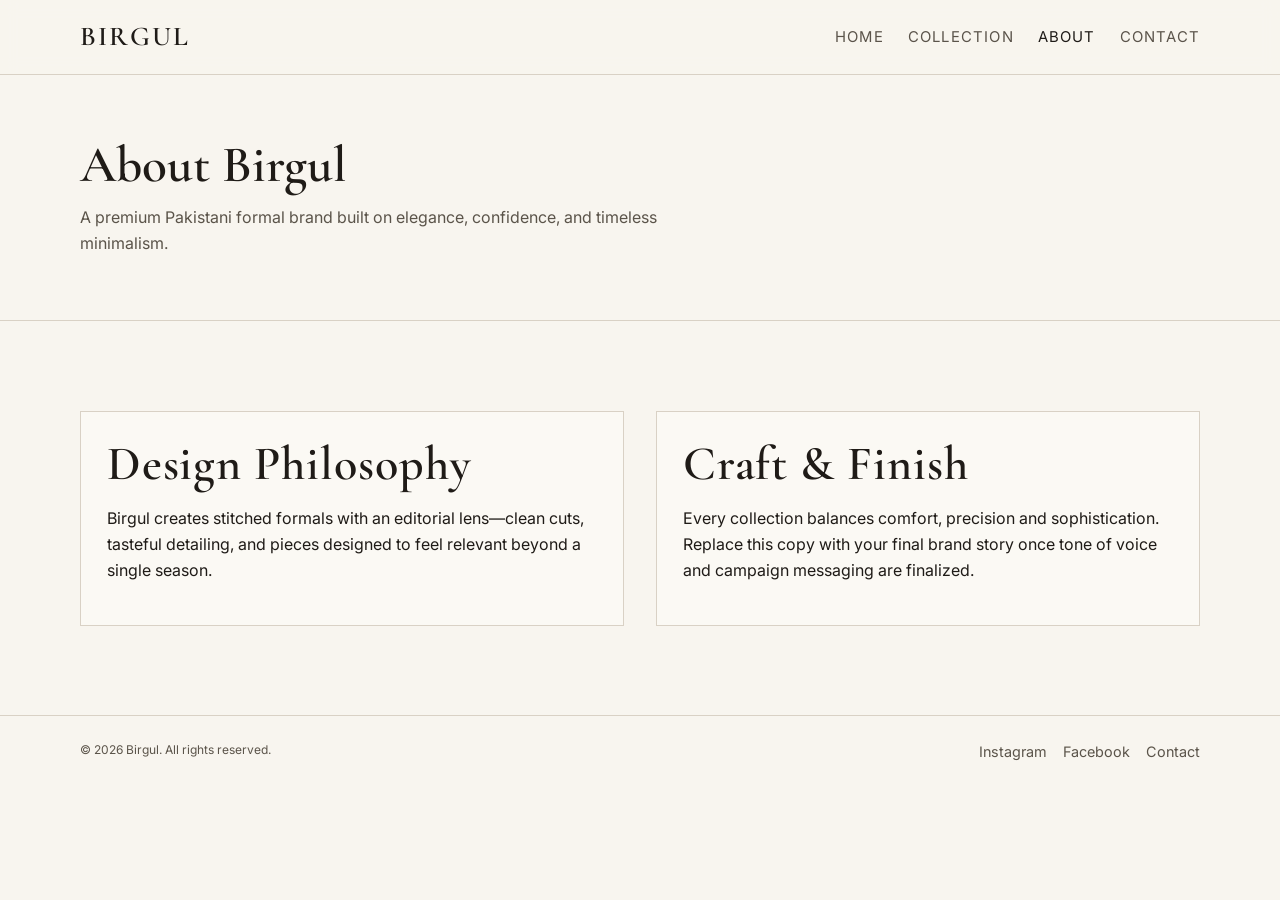
==== about.html @ 2096d623 "Build initial Birgul static website Co-authored-by: NaafayAwan <230195883+NaafayAwan@users.noreply.g" ====
<!doctype html>
<html lang="en">
  <head>
    <meta charset="UTF-8">
    <meta name="viewport" content="width=device-width, initial-scale=1.0">
    <title>About Birgul</title>
    <meta name="description" content="Discover the story and design philosophy behind Birgul.">
    <meta property="og:title" content="About Birgul">
    <meta property="og:description" content="Minimal, premium and elegant stitched formal wear by Birgul.">
    <meta property="og:type" content="website">
    <link rel="preconnect" href="https://fonts.googleapis.com">
    <link rel="preconnect" href="https://fonts.gstatic.com" crossorigin>
    <link href="https://fonts.googleapis.com/css2?family=Cormorant+Garamond:wght@500;600;700&family=Inter:wght@400;500;600&display=swap" rel="stylesheet">
    <link rel="stylesheet" href="assets/css/styles.css">
  </head>
  <body>
    <a class="skip-link" href="#main-content">Skip to content</a>
    <header class="site-header">
      <div class="container nav-wrap">
        <a class="brand" href="index.html" aria-label="Birgul home">Birgul</a>
        <button class="nav-toggle" type="button" data-nav-toggle aria-label="Toggle navigation" aria-expanded="false">☰</button>
        <nav class="main-nav" aria-label="Primary">
          <ul>
            <li><a href="index.html">Home</a></li>
            <li><a href="collection.html">Collection</a></li>
            <li><a class="active" href="about.html">About</a></li>
            <li><a href="contact.html">Contact</a></li>
          </ul>
        </nav>
      </div>
    </header>

    <main id="main-content">
      <section class="page-hero">
        <div class="container">
          <h1>About Birgul</h1>
          <p>A premium Pakistani formal brand built on elegance, confidence, and timeless minimalism.</p>
        </div>
      </section>

      <section class="section">
        <div class="container split">
          <article class="card fade-in">
            <h2 class="section-title">Design Philosophy</h2>
            <p>
              Birgul creates stitched formals with an editorial lens—clean cuts, tasteful detailing,
              and pieces designed to feel relevant beyond a single season.
            </p>
          </article>
          <article class="card fade-in">
            <h2 class="section-title">Craft & Finish</h2>
            <p>
              Every collection balances comfort, precision and sophistication. Replace this copy with your final brand story
              once tone of voice and campaign messaging are finalized.
            </p>
          </article>
        </div>
      </section>
    </main>

    <footer class="site-footer">
      <div class="container footer-inner">
        <small>© <span data-year></span> Birgul. All rights reserved.</small>
        <div class="footer-links">
          <a href="https://www.instagram.com" target="_blank" rel="noopener noreferrer">Instagram</a>
          <a href="https://www.facebook.com" target="_blank" rel="noopener noreferrer">Facebook</a>
          <a href="contact.html">Contact</a>
        </div>
      </div>
    </footer>

    <script src="assets/js/config.js"></script>
    <script src="assets/js/products.js"></script>
    <script src="assets/js/ui.js"></script>
    <script src="assets/js/main.js"></script>
  </body>
</html>
---- assets/css/styles.css ----
:root {
  --bg: #f8f5ef;
  --surface: #f0ebe1;
  --text: #1f1b17;
  --muted: #5b544a;
  --accent: #8f765a;
  --border: #d9d1c5;
  --container: min(1120px, 92vw);
  --serif: 'Cormorant Garamond', Georgia, 'Times New Roman', serif;
  --sans: 'Inter', 'Helvetica Neue', Arial, sans-serif;
}

* { box-sizing: border-box; }
html { scroll-behavior: smooth; }
body {
  margin: 0;
  background: var(--bg);
  color: var(--text);
  font-family: var(--sans);
  line-height: 1.6;
}
img { max-width: 100%; display: block; }
a { color: inherit; text-decoration: none; }
.container { width: var(--container); margin: 0 auto; }
.section { padding: clamp(3rem, 7vw, 6rem) 0; }
.section-title {
  margin: 0 0 0.8rem;
  font: 600 clamp(1.9rem, 4vw, 3rem)/1.1 var(--serif);
  letter-spacing: 0.02em;
}
.section-intro { margin: 0; color: var(--muted); max-width: 60ch; }

.skip-link {
  position: absolute;
  left: -999px;
  top: 0;
  background: var(--text);
  color: #fff;
  padding: 0.6rem 1rem;
  z-index: 20;
}
.skip-link:focus { left: 0.8rem; top: 0.8rem; }

.site-header {
  position: sticky;
  top: 0;
  z-index: 10;
  background: rgba(248, 245, 239, 0.94);
  backdrop-filter: blur(8px);
  border-bottom: 1px solid var(--border);
}
.nav-wrap {
  display: flex;
  align-items: center;
  justify-content: space-between;
  min-height: 4.6rem;
}
.brand {
  font: 600 1.7rem/1 var(--serif);
  letter-spacing: 0.08em;
  text-transform: uppercase;
}
.nav-toggle {
  display: none;
  border: 0;
  background: transparent;
  color: var(--text);
  font-size: 1.6rem;
  padding: 0.2rem;
}
.main-nav ul {
  list-style: none;
  display: flex;
  gap: 1.5rem;
  margin: 0;
  padding: 0;
  align-items: center;
}
.main-nav a {
  font-size: 0.93rem;
  letter-spacing: 0.08em;
  text-transform: uppercase;
  color: var(--muted);
  transition: color 180ms ease;
}
.main-nav a:hover,
.main-nav a:focus-visible,
.main-nav a.active { color: var(--text); }

.btn {
  display: inline-flex;
  align-items: center;
  justify-content: center;
  gap: 0.5rem;
  border: 1px solid transparent;
  padding: 0.8rem 1.35rem;
  font-size: 0.86rem;
  letter-spacing: 0.08em;
  text-transform: uppercase;
  cursor: pointer;
  transition: transform 180ms ease, opacity 180ms ease, background 180ms ease;
}
.btn:hover,
.btn:focus-visible { transform: translateY(-1px); }
.btn-primary { background: var(--text); color: #fff; }
.btn-outline { border-color: var(--text); color: var(--text); }
.btn-whatsapp {
  background: #1fa954;
  color: #fff;
}

.hero { padding: clamp(3rem, 6vw, 5rem) 0 clamp(3rem, 8vw, 7rem); }
.hero-grid {
  display: grid;
  gap: 2rem;
  align-items: center;
  grid-template-columns: 1.1fr 1fr;
}
.hero h1 {
  margin: 0 0 1rem;
  font: 600 clamp(2.2rem, 5vw, 4.5rem)/1.05 var(--serif);
}
.hero p {
  margin: 0 0 1.5rem;
  color: var(--muted);
  max-width: 45ch;
}
.hero-media {
  border: 1px solid var(--border);
  background: var(--surface);
  overflow: hidden;
}
.hero-media img {
  width: 100%;
  aspect-ratio: 16 / 10;
  object-fit: cover;
}
.hero-actions { display: flex; gap: 0.8rem; flex-wrap: wrap; }

.product-grid {
  display: grid;
  gap: 1.3rem;
  grid-template-columns: repeat(auto-fit, minmax(220px, 1fr));
  margin-top: 2rem;
}
.product-card {
  border: 1px solid var(--border);
  background: #fbf9f4;
}
.product-card a { display: block; }
.product-card img {
  width: 100%;
  aspect-ratio: 3 / 4;
  object-fit: cover;
}
.product-card-content { padding: 1rem; }
.product-card h3 {
  margin: 0;
  font: 600 1.35rem/1.15 var(--serif);
}
.price {
  display: block;
  margin: 0.45rem 0;
  letter-spacing: 0.03em;
}
.product-card p {
  margin: 0;
  color: var(--muted);
  font-size: 0.94rem;
}

.split {
  display: grid;
  gap: 2rem;
  grid-template-columns: repeat(2, minmax(0, 1fr));
}
.card {
  border: 1px solid var(--border);
  background: #fbf9f4;
  padding: clamp(1.4rem, 2vw, 2rem);
}

.page-hero {
  border-bottom: 1px solid var(--border);
  padding: clamp(2.5rem, 5vw, 4rem) 0;
}
.page-hero h1 {
  margin: 0 0 0.8rem;
  font: 600 clamp(2rem, 4vw, 3.4rem)/1.05 var(--serif);
}
.page-hero p { margin: 0; color: var(--muted); max-width: 60ch; }

.product-detail {
  display: grid;
  gap: 2rem;
  grid-template-columns: 1.1fr 1fr;
}
.gallery-main {
  border: 1px solid var(--border);
  background: #fbf9f4;
}
.gallery-main img { width: 100%; aspect-ratio: 3/4; object-fit: cover; }
.gallery-thumbs {
  margin-top: 0.8rem;
  display: grid;
  grid-template-columns: repeat(3, minmax(0, 1fr));
  gap: 0.7rem;
}
.gallery-thumbs button {
  border: 1px solid var(--border);
  padding: 0;
  background: transparent;
  cursor: pointer;
}
.gallery-thumbs img { aspect-ratio: 3/4; object-fit: cover; }
.product-meta h1 {
  margin: 0;
  font: 600 clamp(2rem, 4vw, 3rem)/1.05 var(--serif);
}
.product-meta .description { color: var(--muted); margin: 1rem 0; }
.meta-list {
  list-style: none;
  padding: 0;
  margin: 1.2rem 0;
  display: grid;
  gap: 0.4rem;
}
.meta-list strong { font-weight: 600; }

.contact-grid {
  display: grid;
  gap: 1.4rem;
  grid-template-columns: repeat(2, minmax(0, 1fr));
}
.contact-list { list-style: none; margin: 0; padding: 0; display: grid; gap: 0.6rem; }

.site-footer {
  border-top: 1px solid var(--border);
  padding: 1.5rem 0;
}
.footer-inner {
  display: flex;
  justify-content: space-between;
  gap: 1rem;
  flex-wrap: wrap;
  color: var(--muted);
  font-size: 0.9rem;
}
.footer-links { display: flex; gap: 1rem; }

.fade-in {
  opacity: 0;
  transform: translateY(10px);
  animation: fade-in-up 540ms ease forwards;
}
@keyframes fade-in-up {
  to { opacity: 1; transform: translateY(0); }
}

@media (max-width: 900px) {
  .hero-grid,
  .split,
  .product-detail,
  .contact-grid { grid-template-columns: 1fr; }
}
@media (max-width: 760px) {
  .nav-toggle { display: inline-block; }
  .main-nav {
    position: absolute;
    top: 100%;
    left: 0;
    right: 0;
    background: var(--bg);
    border-bottom: 1px solid var(--border);
    padding: 0.7rem 1rem 1rem;
    display: none;
  }
  .main-nav ul { flex-direction: column; align-items: flex-start; gap: 0.9rem; }
  .site-header.nav-open .main-nav { display: block; }
}
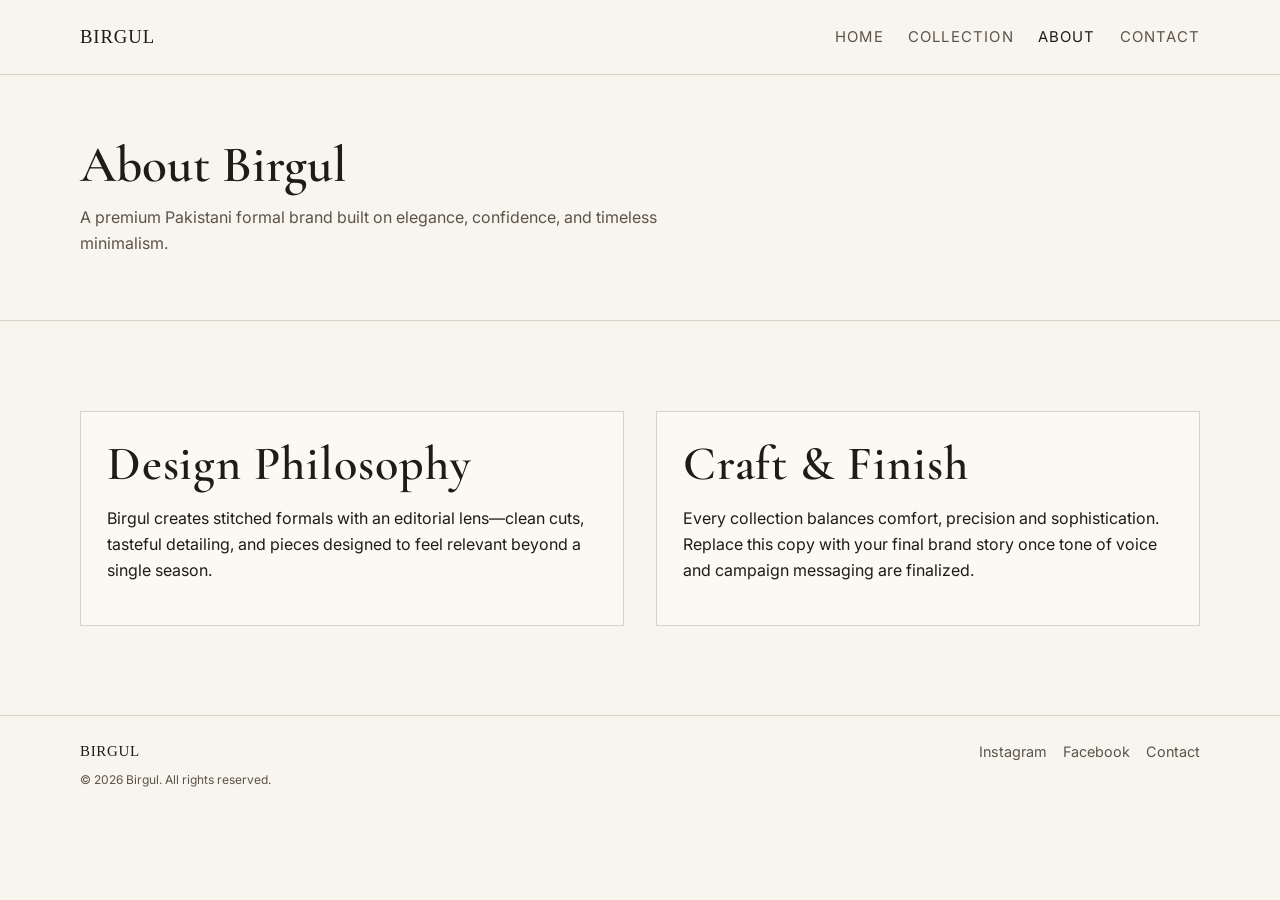
==== commit 51cdcaf7: "Integrate logo framing and centralize social/contact links Co-authored-by: NaafayAwan <230195883+Naa" ====
--- a/about.html
+++ b/about.html
@@ -17,7 +17,9 @@
     <a class="skip-link" href="#main-content">Skip to content</a>
     <header class="site-header">
       <div class="container nav-wrap">
-        <a class="brand" href="index.html" aria-label="Birgul home">Birgul</a>
+        <a class="brand" href="index.html" aria-label="Birgul home">
+          <img class="brand-logo" src="assets/images/birgul-logo.svg" alt="Birgul logo" width="150" height="34">
+        </a>
         <button class="nav-toggle" type="button" data-nav-toggle aria-label="Toggle navigation" aria-expanded="false">☰</button>
         <nav class="main-nav" aria-label="Primary">
           <ul>
@@ -60,9 +62,14 @@
 
     <footer class="site-footer">
       <div class="container footer-inner">
-        <small>© <span data-year></span> Birgul. All rights reserved.</small>
+        <div class="footer-meta">
+          <a class="footer-brand" href="index.html" aria-label="Birgul home">
+            <img class="footer-logo" src="assets/images/birgul-logo.svg" alt="Birgul logo" width="120" height="27">
+          </a>
+          <small>© <span data-year></span> Birgul. All rights reserved.</small>
+        </div>
         <div class="footer-links">
-          <a href="https://www.instagram.com" target="_blank" rel="noopener noreferrer">Instagram</a>
+          <a data-instagram-link href="#" aria-label="Visit Birgul Instagram profile in a new tab">Instagram</a>
           <a href="https://www.facebook.com" target="_blank" rel="noopener noreferrer">Facebook</a>
           <a href="contact.html">Contact</a>
         </div>
--- a/assets/css/styles.css
+++ b/assets/css/styles.css
@@ -56,9 +56,14 @@
   min-height: 4.6rem;
 }
 .brand {
-  font: 600 1.7rem/1 var(--serif);
-  letter-spacing: 0.08em;
-  text-transform: uppercase;
+  display: inline-flex;
+  align-items: center;
+  min-height: 2.25rem;
+}
+.brand-logo {
+  width: auto;
+  height: clamp(1.5rem, 2.2vw, 2rem);
+  object-fit: contain;
 }
 .nav-toggle {
   display: none;
@@ -245,6 +250,19 @@
   flex-wrap: wrap;
   color: var(--muted);
   font-size: 0.9rem;
+}
+.footer-meta {
+  display: grid;
+  gap: 0.45rem;
+}
+.footer-brand {
+  display: inline-flex;
+  align-items: center;
+}
+.footer-logo {
+  width: auto;
+  height: 1.4rem;
+  object-fit: contain;
 }
 .footer-links { display: flex; gap: 1rem; }
 
@@ -277,4 +295,6 @@
   }
   .main-nav ul { flex-direction: column; align-items: flex-start; gap: 0.9rem; }
   .site-header.nav-open .main-nav { display: block; }
-}
+  .footer-meta,
+  .footer-links { width: 100%; }
+}
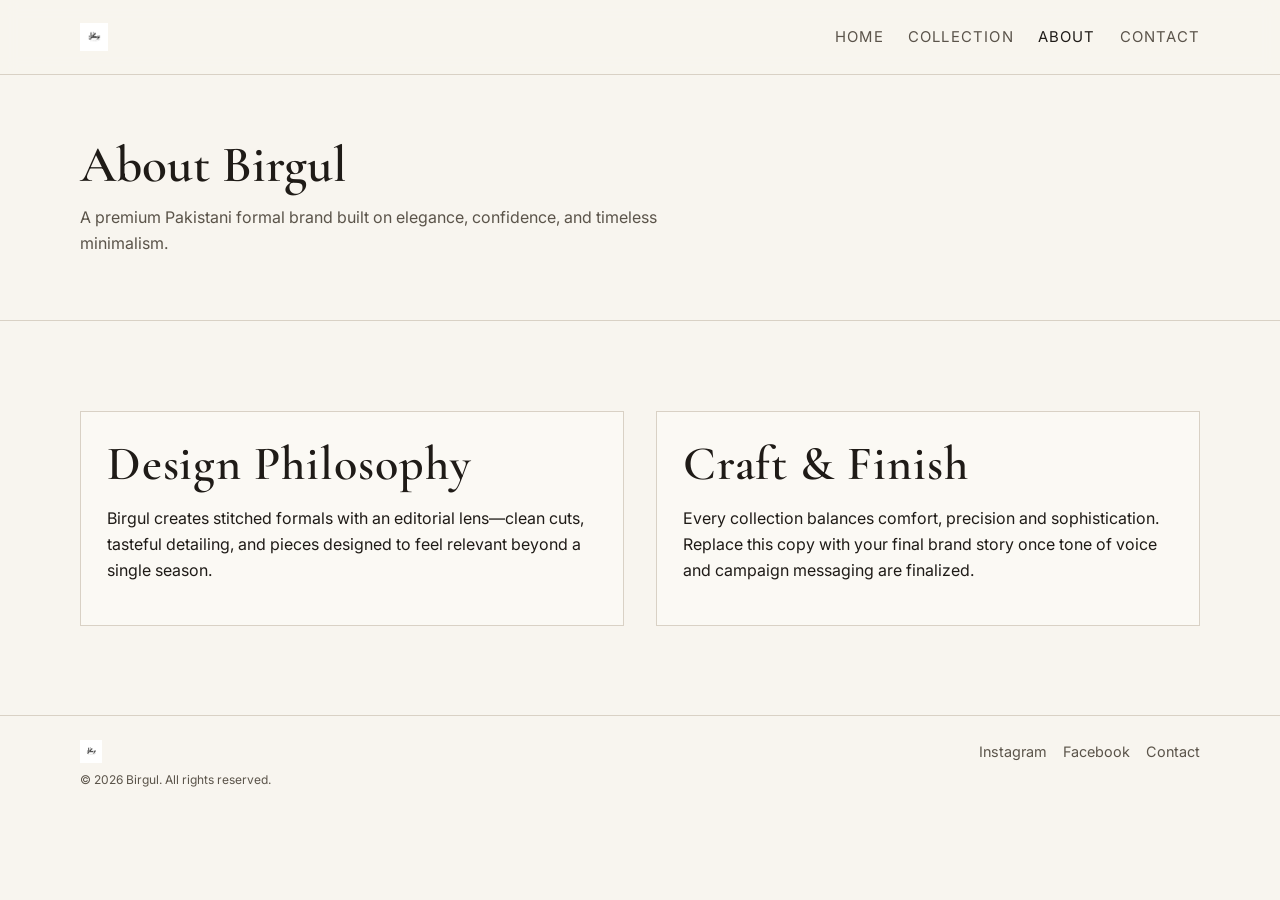
==== commit 8b4137b9: "Apply remaining changes Co-authored-by: NaafayAwan <230195883+NaafayAwan@users.noreply.github.com>" ====
--- a/about.html
+++ b/about.html
@@ -18,7 +18,7 @@
     <header class="site-header">
       <div class="container nav-wrap">
         <a class="brand" href="index.html" aria-label="Birgul home">
-          <img class="brand-logo" src="assets/images/birgul-logo.svg" alt="Birgul logo" width="150" height="34">
+          <img class="brand-logo" src="assets/images/birgul-logo.png" alt="Birgul logo" width="150" height="34">
         </a>
         <button class="nav-toggle" type="button" data-nav-toggle aria-label="Toggle navigation" aria-expanded="false">☰</button>
         <nav class="main-nav" aria-label="Primary">
@@ -64,7 +64,7 @@
       <div class="container footer-inner">
         <div class="footer-meta">
           <a class="footer-brand" href="index.html" aria-label="Birgul home">
-            <img class="footer-logo" src="assets/images/birgul-logo.svg" alt="Birgul logo" width="120" height="27">
+            <img class="footer-logo" src="assets/images/birgul-logo.png" alt="Birgul logo" width="120" height="27">
           </a>
           <small>© <span data-year></span> Birgul. All rights reserved.</small>
         </div>
